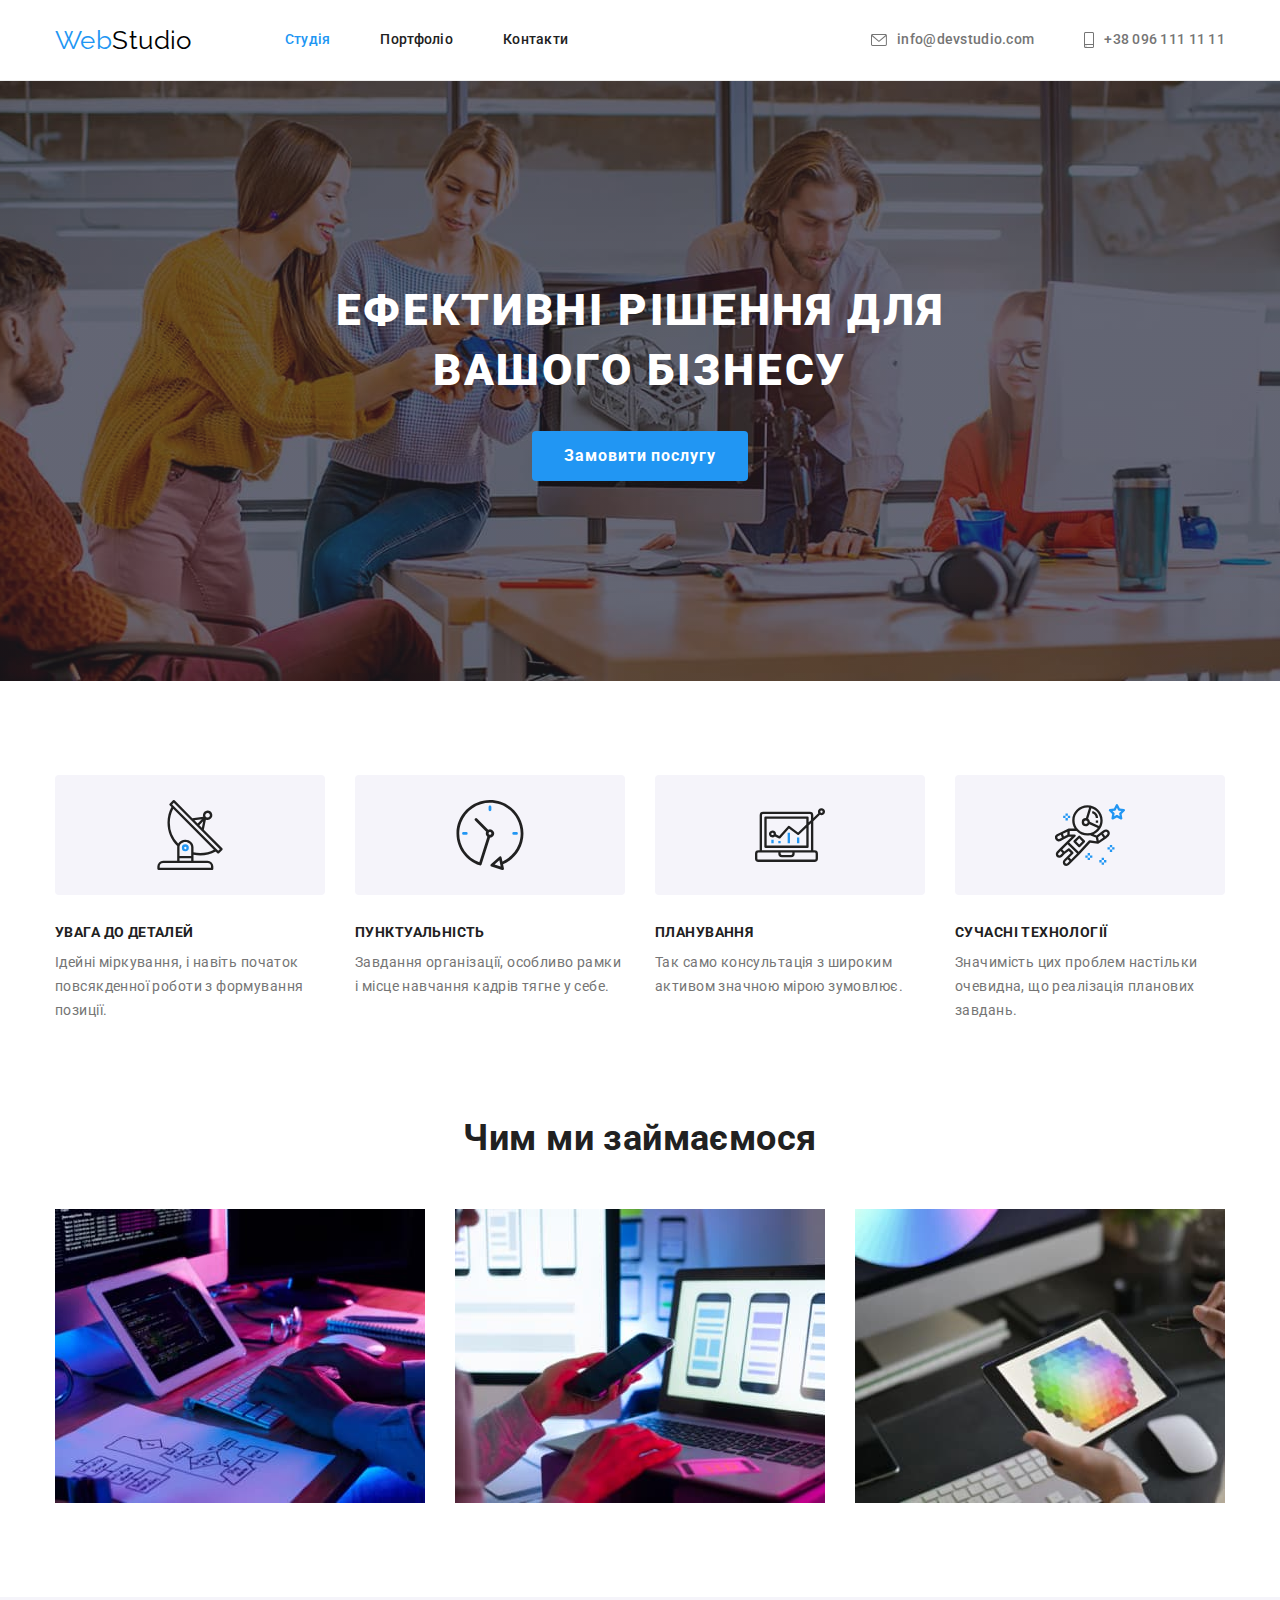
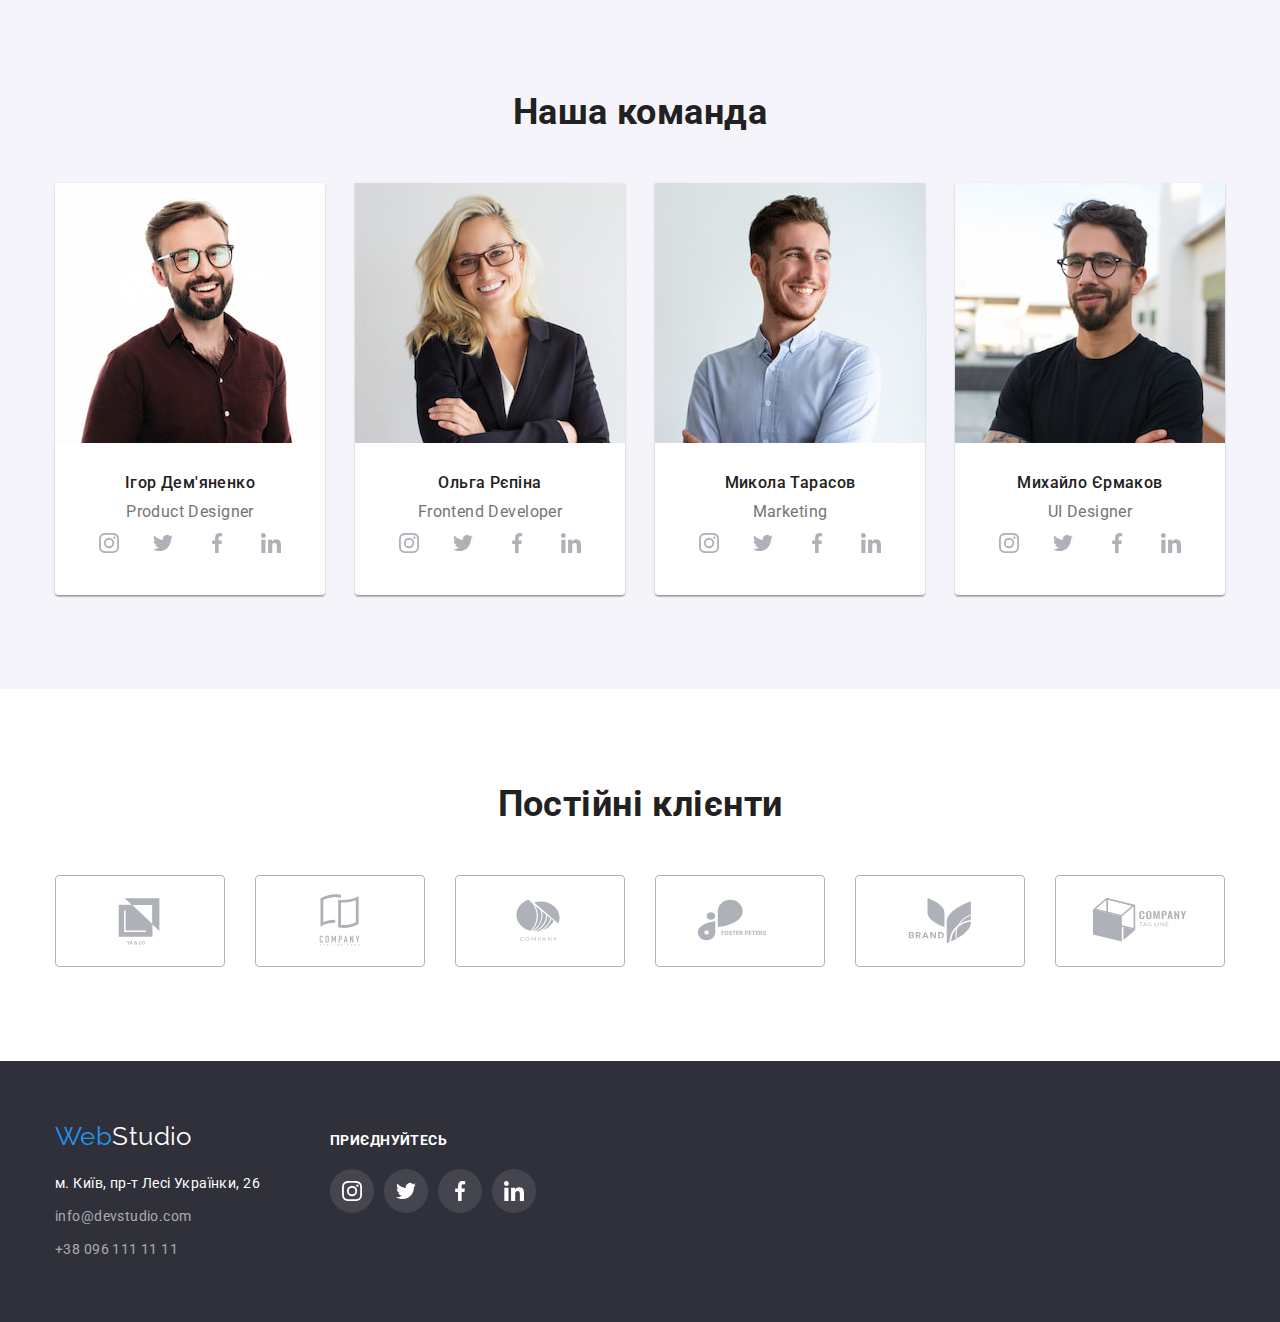
==== index.html @ 816bc03d "first-sync" ====
<!DOCTYPE html>
<html lang="uk">
  <head>
    <meta charset="UTF-8" />
    <meta http-equiv="X-UA-Compatible" content="IE=edge" />
    <meta name="viewport" content="width=device-width, initial-scale=1.0" />
    <title>goit-markup-hw-04</title>
    <link
      href="https://fonts.googleapis.com/css2?family=Raleway:wght@700&family=Roboto:wght@400;500;700;900&display=swap"
      rel="stylesheet"
    />
    <link
      rel="stylesheet"
      href="https://cdnjs.cloudflare.com/ajax/libs/modern-normalize/1.1.0/modern-normalize.min.css"
    />
    <link rel="stylesheet" href="./css/styles.css" />
  </head>

  <body>
    <!-- Шапка сайту -->
    <header class="page-header">
      <div class="container header">
        <a href="./index.html" class="logo"><span class="span">Web</span>Studio</a>
        <nav>
          <ul class="site-nav list">
            <li class="item"><a href="" class="link current">Студія</a></li>
            <li class="item"><a href="./portfolio.html" class="link">Портфоліо</a></li>
            <li class="item"><a href="" class="link">Контакти</a></li>
          </ul>
        </nav>

        <ul class="contacts list">
          <li class="item">
            <a href="mailto:info@devstudio.com" class="contacts">
              <svg class="contacts-icon" width="16" height="12">
                <use href="./images/icons.svg#envelope"></use>
              </svg>
              info@devstudio.com</a
            >
          </li>
          <li class="item">
            <a href="tel:+380961111111" class="contacts">
              <svg class="contacts-icon" width="10" height="16">
                <use href="./images/icons.svg#smartphone"></use>
              </svg>
              +38 096 111 11 11
            </a>
          </li>
        </ul>
      </div>
    </header>
    <main>
      <!-- Герой -->
      <section class="hero">
        <div class="overlay"></div>
        <h1 class="hero-title">Ефективні рішення для <br />вашого бізнесу</h1>
        <button type="button" class="button">Замовити послугу</button>
      </section>
      <!-- Особливості -->
      <section class="features">
        <div class="container">
          <h2 class="features-title">Особливості</h2>
          <ul class="feature-list list">
            <li class="item">
              <div class="feature-icon">
                <svg width="70" height="70">
                  <use href="./images/icons.svg#antenna"></use>
                </svg>
              </div>
              <h3 class="title">УВАГА ДО ДЕТАЛЕЙ</h3>
              <p class="text">
                Ідейні міркування, і навіть початок повсякденної роботи з формування позиції.
              </p>
            </li>
            <li class="item">
              <div class="feature-icon">
                <svg width="70" height="70">
                  <use href="./images/icons.svg#clock"></use>
                </svg>
              </div>
              <h3 class="title">ПУНКТУАЛЬНІСТЬ</h3>
              <p class="text">
                Завдання організації, особливо рамки і місце навчання кадрів тягне у себе.
              </p>
            </li>
            <li class="item">
              <div class="feature-icon">
                <svg width="70" height="70">
                  <use href="./images/icons.svg#diagram"></use>
                </svg>
              </div>
              <h3 class="title">ПЛАНУВАННЯ</h3>
              <p class="text">Так само консультація з широким активом значною мірою зумовлює.</p>
            </li>
            <li class="item">
              <div class="feature-icon">
                <svg width="70" height="70">
                  <use href="./images/icons.svg#astronaut"></use>
                </svg>
              </div>
              <h3 class="title">СУЧАСНІ ТЕХНОЛОГІЇ</h3>
              <p class="text">
                Значимість цих проблем настільки очевидна, що реалізація планових завдань.
              </p>
            </li>
          </ul>
        </div>
      </section>
      <!-- Чим ми займаємося -->
      <section class="section work">
        <div class="container">
          <h2 class="section-title">Чим ми займаємося</h2>
          <ul class="work-list list">
            <li>
              <img
                src="./images/notepad_with_hands_over_keyboard.jpg"
                alt="нетбук з руками над клавіатурою"
                width="370"
              />
            </li>
            <li>
              <img
                src="./images/notebook_hands_with_phone.jpg"
                alt="ноутбук та руки з телефоном"
                width="370"
              />
            </li>
            <li>
              <img
                src="./images/hands_holding_a_tablet.jpg"
                alt="руки тримають планшет"
                width="370"
              />
            </li>
          </ul>
        </div>
      </section>
      <!-- Наша команда -->
      <section class="section team">
        <div class="container">
          <h2 class="section-title">Наша команда</h2>
          <ul class="team-list list">
            <li class="item">
              <img src="./images/Igor_Demyanenko.jpg" alt="фото Ігоря Дем'яненко" width="270" />
              <div class="member">
                <h3 class="title">Ігор Дем'яненко</h3>
                <p lang="en" class="text">Product Designer</p>
                <ul class="list-social">
                  <li>
                    <a class="social-icon" href="/">
                      <svg class="icon" width="20" height="20">
                        <use href="./images/icons.svg#instagram"></use>
                      </svg>
                    </a>
                  </li>
                  <li>
                    <a class="social-icon" href="/">
                      <svg class="icon" width="20" height="20">
                        <use href="./images/icons.svg#twitter"></use>
                      </svg>
                    </a>
                  </li>
                  <li>
                    <a class="social-icon" href="/">
                      <svg class="icon" width="20" height="20">
                        <use href="./images/icons.svg#facebook"></use>
                      </svg>
                    </a>
                  </li>
                  <li>
                    <a class="social-icon" href="/">
                      <svg class="icon" width="20" height="20">
                        <use href="./images/icons.svg#linkedin"></use>
                      </svg>
                    </a>
                  </li>
                </ul>
              </div>
            </li>
            <li class="item">
              <img src="./images/Olga_Repina.jpg" alt="фото Ольги Рєпіної" width="270" />
              <div class="member">
                <h3 class="title">Ольга Рєпіна</h3>
                <p lang="en" class="text">Frontend Developer</p>
                <ul class="list-social">
                  <li>
                    <a class="social-icon" href="/">
                      <svg class="icon" width="20" height="20">
                        <use href="./images/icons.svg#instagram"></use>
                      </svg>
                    </a>
                  </li>
                  <li>
                    <a class="social-icon" href="/">
                      <svg class="icon" width="20" height="20">
                        <use href="./images/icons.svg#twitter"></use>
                      </svg>
                    </a>
                  </li>
                  <li>
                    <a class="social-icon" href="/">
                      <svg class="icon" width="20" height="20">
                        <use href="./images/icons.svg#facebook"></use>
                      </svg>
                    </a>
                  </li>
                  <li>
                    <a class="social-icon" href="/">
                      <svg class="icon" width="20" height="20">
                        <use href="./images/icons.svg#linkedin"></use>
                      </svg>
                    </a>
                  </li>
                </ul>
              </div>
            </li>
            <li class="item">
              <img src="./images/Mukola_Tarasov.jpg" alt="фото Миколи Тарасова" width="270" />
              <div class="member">
                <h3 class="title">Микола Тарасов</h3>
                <p lang="en" class="text">Marketing</p>
                <ul class="list-social">
                  <li>
                    <a class="social-icon" href="/">
                      <svg class="icon" width="20" height="20">
                        <use href="./images/icons.svg#instagram"></use>
                      </svg>
                    </a>
                  </li>
                  <li>
                    <a class="social-icon" href="/">
                      <svg class="icon" width="20" height="20">
                        <use href="./images/icons.svg#twitter"></use>
                      </svg>
                    </a>
                  </li>
                  <li>
                    <a class="social-icon" href="/">
                      <svg class="icon" width="20" height="20">
                        <use href="./images/icons.svg#facebook"></use>
                      </svg>
                    </a>
                  </li>
                  <li>
                    <a class="social-icon" href="/">
                      <svg class="icon" width="20" height="20">
                        <use href="./images/icons.svg#linkedin"></use>
                      </svg>
                    </a>
                  </li>
                </ul>
              </div>
            </li>
            <li class="item">
              <img src="./images/Michal_Ermakov.jpg" alt="фото Михайла Єрмакова" width="270" />
              <div class="member">
                <h3 class="title">Михайло Єрмаков</h3>
                <p lang="en" class="text">UI Designer</p>
                <ul class="list-social">
                  <li>
                    <a class="social-icon" href="/">
                      <svg class="icon" width="20" height="20">
                        <use href="./images/icons.svg#instagram"></use>
                      </svg>
                    </a>
                  </li>
                  <li>
                    <a class="social-icon" href="/">
                      <svg class="icon" width="20" height="20">
                        <use href="./images/icons.svg#twitter"></use>
                      </svg>
                    </a>
                  </li>
                  <li>
                    <a class="social-icon" href="/">
                      <svg class="icon" width="20" height="20">
                        <use href="./images/icons.svg#facebook"></use>
                      </svg>
                    </a>
                  </li>
                  <li>
                    <a class="social-icon" href="/">
                      <svg class="icon" width="20" height="20">
                        <use href="./images/icons.svg#linkedin"></use>
                      </svg>
                    </a>
                  </li>
                </ul>
              </div>
            </li>
          </ul>
        </div>
      </section>
      <!-- Клієнти -->
      <section class="section clients">
        <div class="container">
          <h2 class="section-title">Постійні клієнти</h2>
          <ul class="clients list">
            <li>
              <a class="clients-icon">
                <svg class="icon" width="106" height="60">
                  <use href="./images/icons.svg#YA-CO"></use>
                </svg>
              </a>
            </li>
            <li>
              <a class="clients-icon">
                <svg class="icon" width="106" height="60">
                  <use href="./images/icons.svg#company-like-microsoft"></use>
                </svg>
              </a>
            </li>
            <li>
              <a class="clients-icon">
                <svg class="icon" width="106" height="60">
                  <use href="./images/icons.svg#company-round"></use>
                </svg>
              </a>
            </li>
            <li>
              <a class="clients-icon">
                <svg class="icon" width="106" height="60">
                  <use href="./images/icons.svg#foster-peters"></use>
                </svg>
              </a>
            </li>
            <li>
              <a class="clients-icon">
                <svg class="icon" width="106" height="60">
                  <use href="./images/icons.svg#brand"></use>
                </svg>
              </a>
            </li>
            <li>
              <a class="clients-icon">
                <svg class="icon" width="106" height="60">
                  <use href="./images/icons.svg#company-cube"></use>
                </svg>
              </a>
            </li>
          </ul>
        </div>
      </section>
    </main>
    <!-- Футер -->
    <footer class="footer">
      <div class="container info">
        <div>
          <a href="/" class="logo"><span class="span">Web</span>Studio</a>
          <address>
            <ul class="list">
              <li class="item">
                <a href="/" class="address footer">м. Київ, пр-т Лесі Українки, 26</a>
              </li>
              <li class="item">
                <a href="mailto:info@devstudio.com" class="contacts">info@devstudio.com</a>
              </li>
              <li class="item">
                <a href="tel:+380961111111" class="contacts">+38 096 111 11 11</a>
              </li>
            </ul>
          </address>
        </div>
        <div>
          <h2 class="title">приєднуйтесь</h2>
          <ul class="list-social">
            <li>
              <a class="social-icon" href="/">
                <svg class="icon" width="20" height="20">
                  <use href="./images/icons.svg#instagram"></use>
                </svg>
              </a>
            </li>
            <li>
              <a class="social-icon" href="/">
                <svg class="icon" width="20" height="20">
                  <use href="./images/icons.svg#twitter"></use>
                </svg>
              </a>
            </li>
            <li>
              <a class="social-icon" href="/">
                <svg class="icon" width="20" height="20">
                  <use href="./images/icons.svg#facebook"></use>
                </svg>
              </a>
            </li>
            <li>
              <a class="social-icon" href="/">
                <svg class="icon" width="20" height="20">
                  <use href="./images/icons.svg#linkedin"></use>
                </svg>
              </a>
            </li>
          </ul>
        </div>
      </div>
    </footer>
  </body>
</html>
---- css/styles.css ----
:root {
  --primary-text-color: #757575;
  --title-text-color: #212121;
  --accent-color: #2196f3;
  --primary-bg-color: #ffffff;
  --logo-font-size: 26px;
  --logo-line-height: 1.19;
  --footer-background-color: #2f303a;
  --logo-black-color: #000000;
  --projects-button-color: #f5f4fa;
  --footer-contacts-color: rgba(255, 255, 255, 0.6);
  --border-header-color: #ececec;
  --border-projects-color: #eeeeee;
  --social-color: #afb1b8;
}

h1,
h2,
h3,
h4,
h5,
h6,
p {
  margin: 0;
}

img {
  display: block;
  max-width: 100%;
  height: auto;
}

.list {
  padding: 0;
  margin: 0;
  list-style: none;
}

body {
  background-color: var(--primary-bg-color);
  color: var(--primary-text-color);
  font-family: Roboto, sans-serif;
  font-size: 14px;
  line-height: 1.14;
  letter-spacing: 0.03em;
  margin: 0;
  padding: 0;
}

.container {
  width: 1200px;
  padding-left: 15px;
  padding-right: 15px;
  margin-left: auto;
  margin-right: auto;
}

.logo {
  color: var(--logo-black-color);
  font-family: Raleway, sans-serif;
  font-size: var(--logo-font-size);
  line-height: var(--logo-line-height);
  text-decoration: none;
}

.logo .span {
  color: var(--accent-color);
}

.link {
  font-weight: 500;
  letter-spacing: 0.02em;
  text-decoration: none;
}

.site-nav .link:hover,
.site-nav .link:focus,
.site-nav .link.current,
.page-header .contacts:hover,
.page-header .contacts:focus {
  color: var(--accent-color);
}

.site-nav .item:not(:last-child) {
  margin-right: 50px;
}

.site-nav {
  display: flex;
  margin-left: 93px;
}

.site-nav .link {
  display: block;
  padding-top: 32px;
  padding-bottom: 32px;

  color: var(--title-text-color);
  text-decoration: none;
}

.page-header {
  background-color: var(--primary-bg-color);
  border-bottom: 1px solid var(--border-header-color);
}

.header {
  display: flex;
  align-items: center;
}

.page-header .contacts {
  display: flex;
  margin-left: auto;
  align-items: center;

  color: var(--primary-text-color);
  font-weight: 500;
  letter-spacing: 0.02em;
  text-decoration: none;
}

.contacts-icon {
  margin-right: 10px;
  fill: currentColor;
}

.contacts .item + .item {
  margin-left: 50px;
}

.hero {
  max-width: 1600px;
  min-height: 600px;
  margin-left: auto;
  margin-right: auto;
  padding-top: 200px;
  padding-bottom: 200px;

  background-image: linear-gradient(rgba(47, 48, 58, 0.4), rgba(47, 48, 58, 0.4)),
    url('../images/hero-background.jpg');
  background-size: cover;
  background-repeat: no-repeat;
  background-position: center;
  background-color: var(--footer-background-color);
  text-align: center;
}

.hero-title {
  margin-top: 0;
  margin-bottom: 0;
  color: var(--primary-bg-color);
  font-weight: 900;
  font-size: 44px;
  line-height: 1.36;
  letter-spacing: 0.06em;
  text-transform: uppercase;
  margin-bottom: 30px;
}

.title {
  color: var(--title-text-color);
  font-weight: 500;
}

.button {
  color: var(--primary-bg-color);
  background-color: var(--accent-color);
  border-color: transparent;
  font-family: inherit;
  font-size: 16px;
  line-height: 1.87;
  font-weight: 700;
  letter-spacing: 0.06em;
  cursor: pointer;
  border-radius: 4px;
  padding: 10px 32px;
  text-align: center;
  border: 0;
}

.projects .button {
  color: var(--title-text-color);
  background-color: var(--projects-button-color);
  font-weight: 500;
  border-color: transparent;
  font-family: inherit;
  line-height: 1.62;
  letter-spacing: 0.03em;
  padding: 6px 22px;
}

.button.special {
  padding: 6px 25px;
}

.filters-list .button:hover {
  box-shadow: 0px 3px 1px rgba(0, 0, 0, 0.1), 0px 1px 2px rgba(0, 0, 0, 0.08),
    0px 2px 2px rgba(0, 0, 0, 0.12);
}

.section-title {
  color: var(--title-text-color);
  font-weight: 700;
  font-size: 36px;
  line-height: 1.17;
  text-align: center;
  margin-bottom: 50px;
}

.features-title {
  display: none;
}

.features {
  padding-top: 94px;
  padding-bottom: 94px;
}

.feature-list {
  display: flex;
}

.feature-list .item {
  width: 270px;
}

.feature-icon {
  display: flex;
  align-items: center;
  justify-content: center;
  border: none;
  height: 120px;
  background-color: var(--projects-button-color);
  border-radius: 4px;
  margin-bottom: 30px;
}

.feature-list .item:not(:last-child) {
  margin-right: 30px;
}

.feature-list .title {
  font-weight: 700;
  text-transform: uppercase;
  font-size: 14px;
  margin-bottom: 10px;
}

/* .text {
  margin-bottom: 16;
} */

.feature-list .text {
  line-height: 1.71;
}

.section.work {
  padding-bottom: 94px;
}

.work-list {
  display: flex;
  gap: 30px;
}

.section.team {
  background-color: var(--projects-button-color);
  padding-top: 94px;
  padding-bottom: 94px;
}

.team-list {
  display: flex;
}

.team-list .member {
  background-color: var(--primary-bg-color);
  padding-top: 30px;
  padding-bottom: 30px;
  border-radius: 0px 0px 4px 4px;
}

.team-list .title {
  margin-bottom: 10px;
}

.team-list .item {
  min-width: 270px;
  box-shadow: 0px 1px 3px rgba(0, 0, 0, 0.12), 0px 1px 1px rgba(0, 0, 0, 0.14),
    0px 2px 1px rgba(0, 0, 0, 0.2);
  border-radius: 0px 0px 4px 4px;
}

.team-list .item:not(:last-child) {
  margin-right: 30px;
}

.team-list .title,
.team-list .text {
  font-size: 16px;
  line-height: 1.19;
  text-align: center;
}

.section.clients {
  background-color: var(--primary-bg-color);
  padding-top: 94px;
  padding-bottom: 94px;
}

.clients.list {
  display: flex;
  gap: 30px;
}

.clients-icon {
  width: 170px;
  height: 92px;
  padding: 0;
  border: 1px solid #afb1b8;
  color: #afb1b8;
  border-radius: 4px;
  display: flex;
  align-items: center;
  justify-content: center;
}

.clients-icon:hover {
  color: var(--accent-color);
  border: 1px solid var(--accent-color);
  cursor: pointer;
}

.footer {
  background-color: var(--footer-background-color);
  color: var(--primary-bg-color);
  line-height: 1.71;
  font-style: normal;
  text-decoration: none;
  padding-top: 60px;
  padding-bottom: 60px;
}

.footer .logo {
  color: var(--primary-bg-color);
  display: inline-block;
  margin-bottom: 20px;
}

.footer .item:not(:last-child) {
  margin-bottom: 9px;
}

.address {
  padding: 0;
  display: inline-block;
}

.footer .contacts {
  text-decoration: none;
  font-style: normal;
  color: var(--footer-contacts-color);
  display: inline-block;
}

.projects .button:hover,
.projects .button:focus {
  color: var(--primary-bg-color);
  background-color: var(--accent-color);
  font-family: inherit;
}

.projects .project-title {
  color: var(--title-text-color);
  font-weight: 700;
  font-size: 18px;
  line-height: 2;
  letter-spacing: 0.06em;
  margin-bottom: 4px;
}

.projects-list {
  display: flex;
  flex-wrap: wrap;
  gap: 30px;
}

.projects-list .text {
  font-size: 16px;
  line-height: 1.88;
}

.filters-list.list {
  display: flex;
  justify-content: center;
  margin-bottom: 50px;
}

.filters-list .item:not(:last-child) {
  margin-right: 8px;
}

.projects-list .item {
  flex-basis: calc((100% - 60px) / 3);
}

.projects-list .item:hover {
  box-shadow: 0px 1px 1px rgba(0, 0, 0, 0.12), 0px 4px 4px rgba(0, 0, 0, 0.06),
    1px 4px 6px rgba(0, 0, 0, 0.16);
  cursor: pointer;
}

.projects {
  padding-top: 94px;
  padding-bottom: 94px;
}

.projects-list .text-block {
  padding: 24px 20px;
  border-left: 1px solid var(--border-projects-color);
  border-right: 1px solid var(--border-projects-color);
  border-bottom: 1px solid var(--border-projects-color);
}

.list-social {
  list-style: none;
  display: flex;
  gap: 10px;
  justify-content: center;
  padding-left: 0;
  padding-right: 0;
  margin: 0;
}

.social-icon {
  display: flex;
  width: 44px;
  height: 44px;
  align-items: center;
  justify-content: center;
  border-radius: 50%;
  color: var(--social-color);
  background-color: var(--primary-bg-color);
}

.social-icon:hover {
  color: var(--primary-bg-color);
  background-color: var(--accent-color);
}

.icon {
  fill: currentColor;
}

.info {
  display: flex;
  align-items: baseline;
  gap: 70px;
}

.footer .social-icon {
  color: var(--primary-bg-color);
  background-color: rgba(255, 255, 255, 0.1);
}

.footer .social-icon:hover {
  background-color: var(--accent-color);
}

.info .title {
  color: var(--primary-bg-color);
  font-weight: 700;
  font-size: 14px;
  line-height: 1.14;
  text-transform: uppercase;
  margin-bottom: 20px;
}
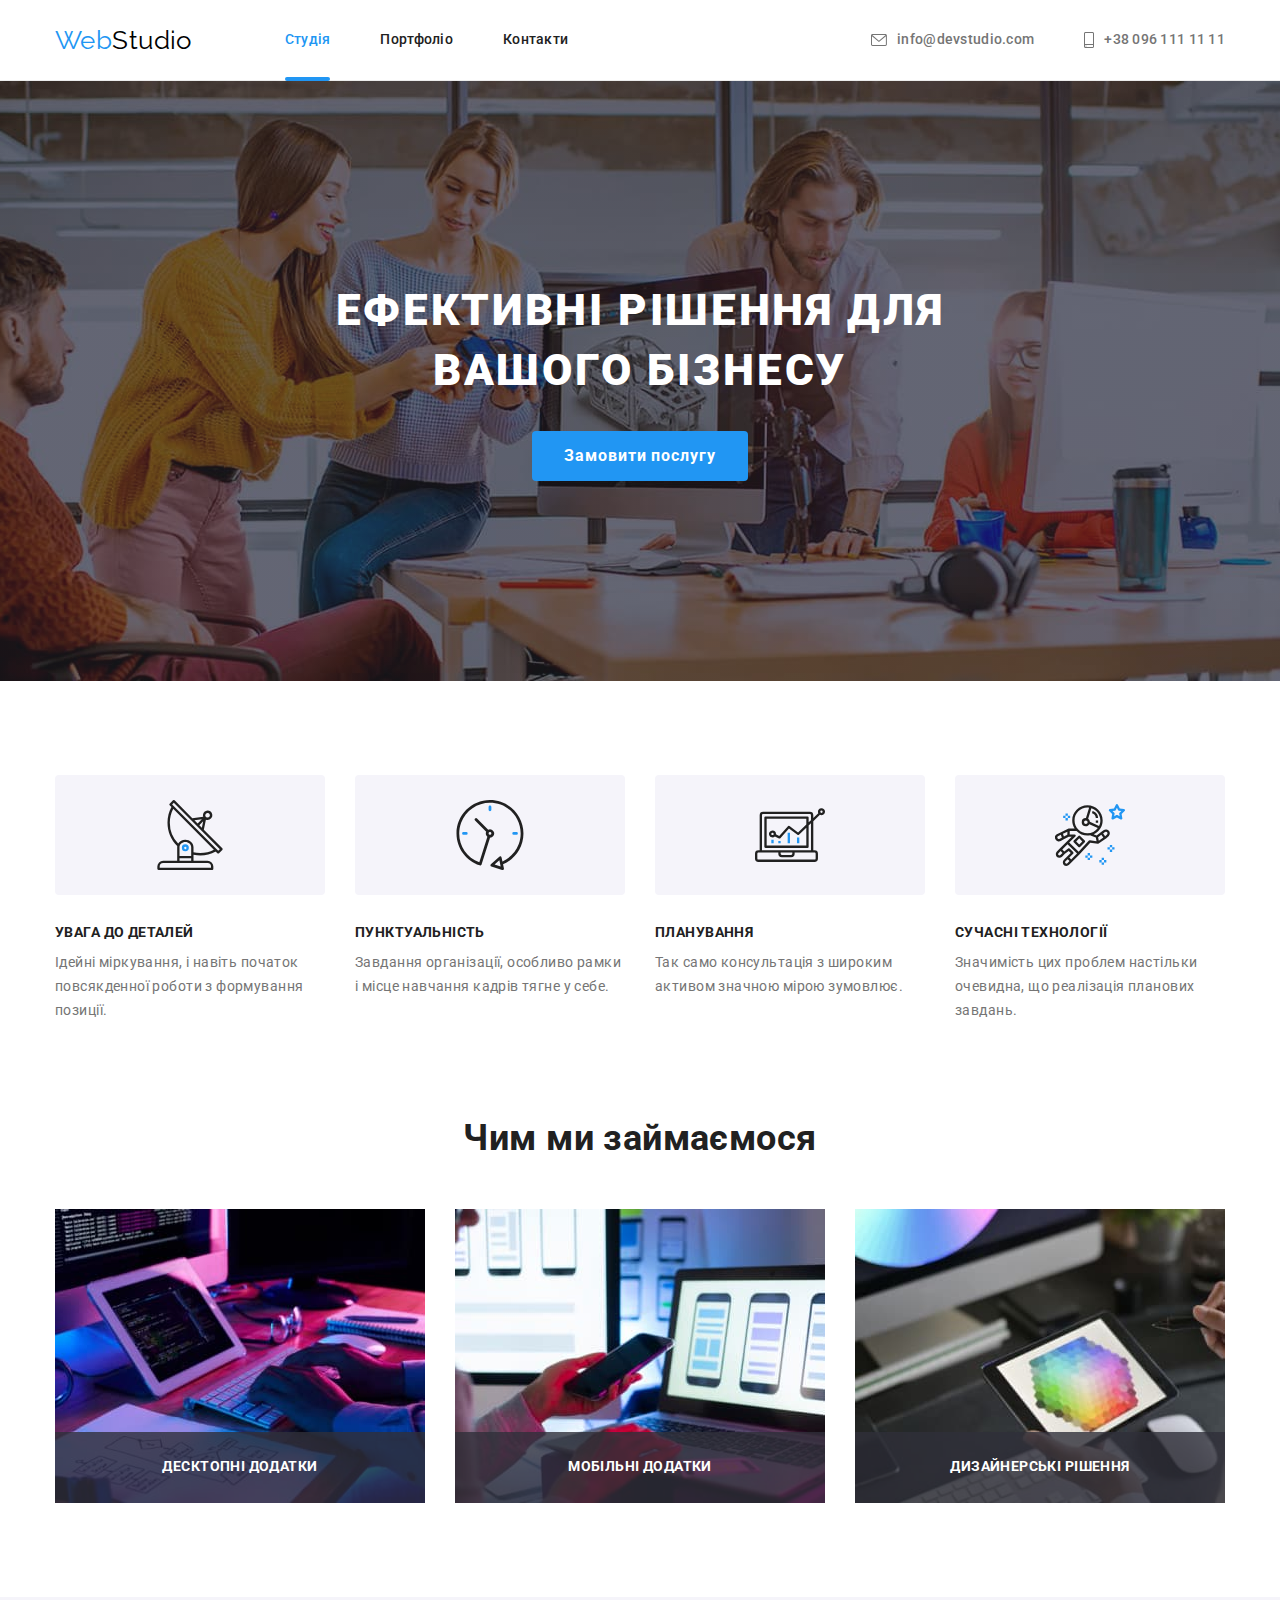
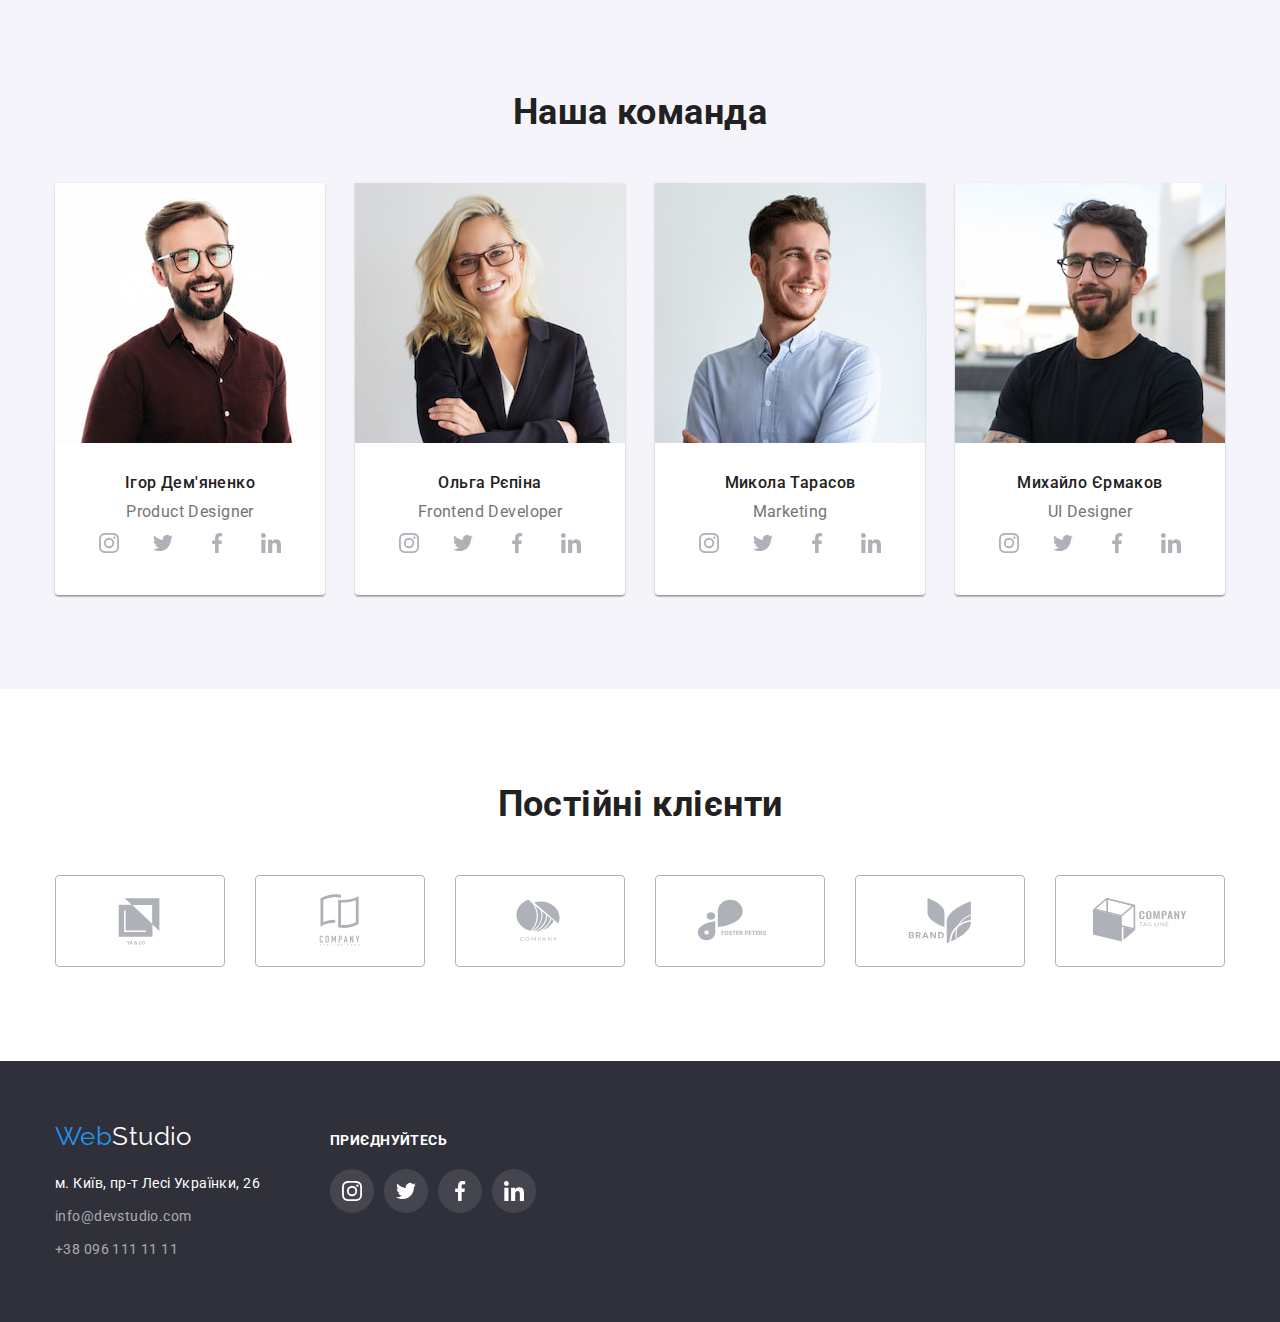
==== commit 58e88cd6: "modal window-position-and-animation" ====
--- a/index.html
+++ b/index.html
@@ -4,7 +4,7 @@
     <meta charset="UTF-8" />
     <meta http-equiv="X-UA-Compatible" content="IE=edge" />
     <meta name="viewport" content="width=device-width, initial-scale=1.0" />
-    <title>goit-markup-hw-04</title>
+    <title>goit-markup-hw-05</title>
     <link
       href="https://fonts.googleapis.com/css2?family=Raleway:wght@700&family=Roboto:wght@400;500;700;900&display=swap"
       rel="stylesheet"
@@ -54,7 +54,7 @@
       <section class="hero">
         <div class="overlay"></div>
         <h1 class="hero-title">Ефективні рішення для <br />вашого бізнесу</h1>
-        <button type="button" class="button">Замовити послугу</button>
+        <button type="button" class="button" data-modal-open>Замовити послугу</button>
       </section>
       <!-- Особливості -->
       <section class="features">
@@ -111,26 +111,35 @@
         <div class="container">
           <h2 class="section-title">Чим ми займаємося</h2>
           <ul class="work-list list">
-            <li>
+            <li class="work-item">
               <img
                 src="./images/notepad_with_hands_over_keyboard.jpg"
                 alt="нетбук з руками над клавіатурою"
                 width="370"
               />
-            </li>
-            <li>
+              <div class="work-overlay">
+                <p class="work-text">Десктопні додатки</p>
+              </div>
+            </li>
+            <li class="work-item">
               <img
                 src="./images/notebook_hands_with_phone.jpg"
                 alt="ноутбук та руки з телефоном"
                 width="370"
               />
-            </li>
-            <li>
+              <div class="work-overlay">
+                <p class="work-text">Мобільні додатки</p>
+              </div>
+            </li>
+            <li class="work-item">
               <img
                 src="./images/hands_holding_a_tablet.jpg"
                 alt="руки тримають планшет"
                 width="370"
               />
+              <div class="work-overlay">
+                <p class="work-text">Дизайнерські рішення</p>
+              </div>
             </li>
           </ul>
         </div>
@@ -396,5 +405,16 @@
         </div>
       </div>
     </footer>
+
+    <!-- Модал -->
+    <div class="backdrop is-hidden" data-modal>
+      <div class="modal">
+        <button class="modal-btn" data-modal-close>
+          <svg width="11" height="11"><use href="./images/icons.svg#close-cross"></use></svg>
+        </button>
+      </div>
+    </div>
+
+    <script src="./js/modal.js"></script>
   </body>
 </html>
--- a/css/styles.css
+++ b/css/styles.css
@@ -12,6 +12,8 @@
   --border-header-color: #ececec;
   --border-projects-color: #eeeeee;
   --social-color: #afb1b8;
+  --animation-time: 250ms;
+  --animation-bezier: cubic-bezier(0.4, 0, 0.2, 1);
 }
 
 h1,
@@ -73,6 +75,7 @@
   text-decoration: none;
 }
 
+/* Header */
 .site-nav .link:hover,
 .site-nav .link:focus,
 .site-nav .link.current,
@@ -81,6 +84,23 @@
   color: var(--accent-color);
 }
 
+.current {
+  position: relative;
+}
+
+.current::after {
+  position: absolute;
+  left: 0;
+  bottom: -1px;
+
+  content: '';
+  display: block;
+  width: 100%;
+  height: 4px;
+  border-radius: 2px;
+  background-color: var(--accent-color);
+}
+
 .site-nav .item:not(:last-child) {
   margin-right: 50px;
 }
@@ -97,6 +117,7 @@
 
   color: var(--title-text-color);
   text-decoration: none;
+  transition: color var(--animation-time) var(--animation-bezier);
 }
 
 .page-header {
@@ -118,6 +139,7 @@
   font-weight: 500;
   letter-spacing: 0.02em;
   text-decoration: none;
+  transition: color var(--animation-time) var(--animation-bezier);
 }
 
 .contacts-icon {
@@ -129,6 +151,7 @@
   margin-left: 50px;
 }
 
+/* Hero */
 .hero {
   max-width: 1600px;
   min-height: 600px;
@@ -179,6 +202,297 @@
   border: 0;
 }
 
+.section-title {
+  color: var(--title-text-color);
+  font-weight: 700;
+  font-size: 36px;
+  line-height: 1.17;
+  text-align: center;
+  margin-bottom: 50px;
+}
+
+/* Features */
+.features-title {
+  display: none;
+}
+
+.features {
+  padding-top: 94px;
+  padding-bottom: 94px;
+}
+
+.feature-list {
+  display: flex;
+}
+
+.feature-list .item {
+  width: 270px;
+}
+
+.feature-icon {
+  display: flex;
+  align-items: center;
+  justify-content: center;
+  border: none;
+  height: 120px;
+  background-color: var(--projects-button-color);
+  border-radius: 4px;
+  margin-bottom: 30px;
+}
+
+.feature-list .item:not(:last-child) {
+  margin-right: 30px;
+}
+
+.feature-list .title {
+  font-weight: 700;
+  text-transform: uppercase;
+  font-size: 14px;
+  margin-bottom: 10px;
+}
+
+.feature-list .text {
+  line-height: 1.71;
+}
+
+/* Works */
+.section.work {
+  padding-bottom: 94px;
+}
+
+.work-list {
+  display: flex;
+  gap: 30px;
+}
+
+.work-item {
+  position: relative;
+}
+
+.work-text {
+  color: var(--primary-bg-color);
+  font-weight: 700;
+  text-align: center;
+  text-transform: uppercase;
+  padding-top: 27px;
+}
+
+.work-overlay {
+  position: absolute;
+  width: 100%;
+  height: 24%;
+  left: 0;
+  bottom: 0;
+  background-color: rgba(47, 48, 58, 0.8);
+}
+
+/* Team */
+.section.team {
+  background-color: var(--projects-button-color);
+  padding-top: 94px;
+  padding-bottom: 94px;
+}
+
+.team-list {
+  display: flex;
+}
+
+.team-list .member {
+  background-color: var(--primary-bg-color);
+  padding-top: 30px;
+  padding-bottom: 30px;
+  border-radius: 0px 0px 4px 4px;
+}
+
+.team-list .title {
+  margin-bottom: 10px;
+}
+
+.team-list .item {
+  min-width: 270px;
+  box-shadow: 0px 1px 3px rgba(0, 0, 0, 0.12), 0px 1px 1px rgba(0, 0, 0, 0.14),
+    0px 2px 1px rgba(0, 0, 0, 0.2);
+  border-radius: 0px 0px 4px 4px;
+}
+
+.team-list .item:not(:last-child) {
+  margin-right: 30px;
+}
+
+.team-list .title,
+.team-list .text {
+  font-size: 16px;
+  line-height: 1.19;
+  text-align: center;
+}
+
+/* Clients */
+.section.clients {
+  background-color: var(--primary-bg-color);
+  padding-top: 94px;
+  padding-bottom: 94px;
+}
+
+.clients.list {
+  display: flex;
+  gap: 30px;
+}
+
+.clients-icon {
+  width: 170px;
+  height: 92px;
+  padding: 0;
+  border: 1px solid #afb1b8;
+  color: #afb1b8;
+  border-radius: 4px;
+  display: flex;
+  align-items: center;
+  justify-content: center;
+  transition: color var(--animation-time) var(--animation-bezier);
+}
+
+.clients-icon:hover {
+  color: var(--accent-color);
+  border: 1px solid var(--accent-color);
+  cursor: pointer;
+}
+
+/* Футер */
+.footer {
+  background-color: var(--footer-background-color);
+  color: var(--primary-bg-color);
+  line-height: 1.71;
+  font-style: normal;
+  text-decoration: none;
+  padding-top: 60px;
+  padding-bottom: 60px;
+}
+
+.footer .logo {
+  color: var(--primary-bg-color);
+  display: inline-block;
+  margin-bottom: 20px;
+}
+
+.footer .item:not(:last-child) {
+  margin-bottom: 9px;
+}
+
+.address {
+  padding: 0;
+  display: inline-block;
+}
+
+.footer .contacts {
+  text-decoration: none;
+  font-style: normal;
+  color: var(--footer-contacts-color);
+  display: inline-block;
+}
+
+.footer .social-icon {
+  color: var(--primary-bg-color);
+  background-color: rgba(255, 255, 255, 0.1);
+  transition: background-color var(--animation-time) var(--animation-bezier);
+}
+
+.footer .social-icon:hover {
+  background-color: var(--accent-color);
+}
+
+/* Projects-Portfolio */
+.projects .button:hover,
+.projects .button:focus {
+  color: var(--primary-bg-color);
+  background-color: var(--accent-color);
+  font-family: inherit;
+}
+
+.projects .project-title {
+  color: var(--title-text-color);
+  font-weight: 700;
+  font-size: 18px;
+  line-height: 2;
+  letter-spacing: 0.06em;
+  margin-bottom: 4px;
+}
+
+.projects-list {
+  display: flex;
+  flex-wrap: wrap;
+  gap: 30px;
+}
+
+.projects-list .text {
+  font-size: 16px;
+  line-height: 1.88;
+}
+
+.projects-list .item {
+  flex-basis: calc((100% - 60px) / 3);
+  transition: box-shadow var(--animation-time) var(--animation-bezier);
+  cursor: pointer;
+}
+
+.projects-list .item:hover {
+  box-shadow: 0px 1px 1px rgba(0, 0, 0, 0.12), 0px 4px 4px rgba(0, 0, 0, 0.06),
+    1px 4px 6px rgba(0, 0, 0, 0.16);
+}
+
+.projects {
+  padding-top: 94px;
+  padding-bottom: 94px;
+}
+
+.projects-list .text-block {
+  padding: 24px 20px;
+  border-left: 1px solid var(--border-projects-color);
+  border-right: 1px solid var(--border-projects-color);
+  border-bottom: 1px solid var(--border-projects-color);
+}
+
+.project-thumb {
+  position: relative;
+  overflow: hidden;
+}
+
+.project-overlay {
+  position: absolute;
+  top: 0;
+  left: 0;
+  width: 100%;
+  height: 100%;
+  background-color: rgba(33, 150, 243, 0.9);
+  opacity: 1;
+  transform: translateY(100%);
+  transition: transform var(--animation-time) var(--animation-bezier);
+}
+
+.projects-list .item:hover .project-overlay {
+  transform: translateY(0);
+}
+
+.overlay-text {
+  font-size: 18px;
+  line-height: calc(28 / 18);
+  width: 100%;
+  padding: 63px 24px;
+  color: var(--primary-bg-color);
+  top: 0;
+  left: 0;
+}
+
+/* Filters-Portfolio */
+.filters-list.list {
+  display: flex;
+  justify-content: center;
+  margin-bottom: 50px;
+}
+
+.filters-list .item:not(:last-child) {
+  margin-right: 8px;
+}
+
 .projects .button {
   color: var(--title-text-color);
   background-color: var(--projects-button-color);
@@ -194,235 +508,18 @@
   padding: 6px 25px;
 }
 
+.filters-list .button {
+  transition: background-color var(--animation-time) var(--animation-bezier),
+    color var(--animation-time) var(--animation-bezier),
+    box-shadow var(--animation-time) var(--animation-bezier);
+}
+
 .filters-list .button:hover {
   box-shadow: 0px 3px 1px rgba(0, 0, 0, 0.1), 0px 1px 2px rgba(0, 0, 0, 0.08),
     0px 2px 2px rgba(0, 0, 0, 0.12);
 }
 
-.section-title {
-  color: var(--title-text-color);
-  font-weight: 700;
-  font-size: 36px;
-  line-height: 1.17;
-  text-align: center;
-  margin-bottom: 50px;
-}
-
-.features-title {
-  display: none;
-}
-
-.features {
-  padding-top: 94px;
-  padding-bottom: 94px;
-}
-
-.feature-list {
-  display: flex;
-}
-
-.feature-list .item {
-  width: 270px;
-}
-
-.feature-icon {
-  display: flex;
-  align-items: center;
-  justify-content: center;
-  border: none;
-  height: 120px;
-  background-color: var(--projects-button-color);
-  border-radius: 4px;
-  margin-bottom: 30px;
-}
-
-.feature-list .item:not(:last-child) {
-  margin-right: 30px;
-}
-
-.feature-list .title {
-  font-weight: 700;
-  text-transform: uppercase;
-  font-size: 14px;
-  margin-bottom: 10px;
-}
-
-/* .text {
-  margin-bottom: 16;
-} */
-
-.feature-list .text {
-  line-height: 1.71;
-}
-
-.section.work {
-  padding-bottom: 94px;
-}
-
-.work-list {
-  display: flex;
-  gap: 30px;
-}
-
-.section.team {
-  background-color: var(--projects-button-color);
-  padding-top: 94px;
-  padding-bottom: 94px;
-}
-
-.team-list {
-  display: flex;
-}
-
-.team-list .member {
-  background-color: var(--primary-bg-color);
-  padding-top: 30px;
-  padding-bottom: 30px;
-  border-radius: 0px 0px 4px 4px;
-}
-
-.team-list .title {
-  margin-bottom: 10px;
-}
-
-.team-list .item {
-  min-width: 270px;
-  box-shadow: 0px 1px 3px rgba(0, 0, 0, 0.12), 0px 1px 1px rgba(0, 0, 0, 0.14),
-    0px 2px 1px rgba(0, 0, 0, 0.2);
-  border-radius: 0px 0px 4px 4px;
-}
-
-.team-list .item:not(:last-child) {
-  margin-right: 30px;
-}
-
-.team-list .title,
-.team-list .text {
-  font-size: 16px;
-  line-height: 1.19;
-  text-align: center;
-}
-
-.section.clients {
-  background-color: var(--primary-bg-color);
-  padding-top: 94px;
-  padding-bottom: 94px;
-}
-
-.clients.list {
-  display: flex;
-  gap: 30px;
-}
-
-.clients-icon {
-  width: 170px;
-  height: 92px;
-  padding: 0;
-  border: 1px solid #afb1b8;
-  color: #afb1b8;
-  border-radius: 4px;
-  display: flex;
-  align-items: center;
-  justify-content: center;
-}
-
-.clients-icon:hover {
-  color: var(--accent-color);
-  border: 1px solid var(--accent-color);
-  cursor: pointer;
-}
-
-.footer {
-  background-color: var(--footer-background-color);
-  color: var(--primary-bg-color);
-  line-height: 1.71;
-  font-style: normal;
-  text-decoration: none;
-  padding-top: 60px;
-  padding-bottom: 60px;
-}
-
-.footer .logo {
-  color: var(--primary-bg-color);
-  display: inline-block;
-  margin-bottom: 20px;
-}
-
-.footer .item:not(:last-child) {
-  margin-bottom: 9px;
-}
-
-.address {
-  padding: 0;
-  display: inline-block;
-}
-
-.footer .contacts {
-  text-decoration: none;
-  font-style: normal;
-  color: var(--footer-contacts-color);
-  display: inline-block;
-}
-
-.projects .button:hover,
-.projects .button:focus {
-  color: var(--primary-bg-color);
-  background-color: var(--accent-color);
-  font-family: inherit;
-}
-
-.projects .project-title {
-  color: var(--title-text-color);
-  font-weight: 700;
-  font-size: 18px;
-  line-height: 2;
-  letter-spacing: 0.06em;
-  margin-bottom: 4px;
-}
-
-.projects-list {
-  display: flex;
-  flex-wrap: wrap;
-  gap: 30px;
-}
-
-.projects-list .text {
-  font-size: 16px;
-  line-height: 1.88;
-}
-
-.filters-list.list {
-  display: flex;
-  justify-content: center;
-  margin-bottom: 50px;
-}
-
-.filters-list .item:not(:last-child) {
-  margin-right: 8px;
-}
-
-.projects-list .item {
-  flex-basis: calc((100% - 60px) / 3);
-}
-
-.projects-list .item:hover {
-  box-shadow: 0px 1px 1px rgba(0, 0, 0, 0.12), 0px 4px 4px rgba(0, 0, 0, 0.06),
-    1px 4px 6px rgba(0, 0, 0, 0.16);
-  cursor: pointer;
-}
-
-.projects {
-  padding-top: 94px;
-  padding-bottom: 94px;
-}
-
-.projects-list .text-block {
-  padding: 24px 20px;
-  border-left: 1px solid var(--border-projects-color);
-  border-right: 1px solid var(--border-projects-color);
-  border-bottom: 1px solid var(--border-projects-color);
-}
-
+/* Social */
 .list-social {
   list-style: none;
   display: flex;
@@ -442,6 +539,8 @@
   border-radius: 50%;
   color: var(--social-color);
   background-color: var(--primary-bg-color);
+  transition: color var(--animation-time) var(--animation-bezier),
+    background-color var(--animation-time) var(--animation-bezier);
 }
 
 .social-icon:hover {
@@ -457,15 +556,6 @@
   display: flex;
   align-items: baseline;
   gap: 70px;
-}
-
-.footer .social-icon {
-  color: var(--primary-bg-color);
-  background-color: rgba(255, 255, 255, 0.1);
-}
-
-.footer .social-icon:hover {
-  background-color: var(--accent-color);
 }
 
 .info .title {
@@ -476,3 +566,66 @@
   text-transform: uppercase;
   margin-bottom: 20px;
 }
+
+/* Modal Window */
+
+.backdrop {
+  position: fixed;
+  top: 0;
+  left: 0;
+
+  width: 100%;
+  height: 100%;
+  background-color: rgba(0, 0, 0, 0.2);
+
+  transition: opacity 400ms, visibility 400ms;
+}
+
+.backdrop.is-hidden {
+  opacity: 0;
+  visibility: hidden;
+  pointer-events: none;
+}
+
+.modal {
+  position: absolute;
+  top: 50%;
+  left: 50%;
+  transform: translate(-50%, -50%) scale(1);
+  opacity: 1;
+
+  width: 528px;
+  height: 581px;
+
+  background: var(--primary-bg-color);
+  box-shadow: 0px 1px 3px rgba(0, 0, 0, 0.12), 0px 1px 1px rgba(0, 0, 0, 0.14),
+    0px 2px 1px rgba(0, 0, 0, 0.2);
+  border-radius: 4px;
+
+  transition: transform 250ms, opacity 250ms;
+}
+
+.backdrop.is-hidden .modal {
+  transform: translate(-50%, -50%) scale(0.3);
+  opacity: 0;
+}
+
+.modal-btn {
+  position: absolute;
+  top: 8px;
+  right: 8px;
+
+  display: inline-flex;
+  align-items: center;
+  justify-content: center;
+
+  width: 30px;
+  height: 30px;
+  padding: 0;
+
+  background: var(--primary-bg-color);
+  border: 1px solid rgba(0, 0, 0, 0.1);
+  border-radius: 50%;
+
+  cursor: pointer;
+}
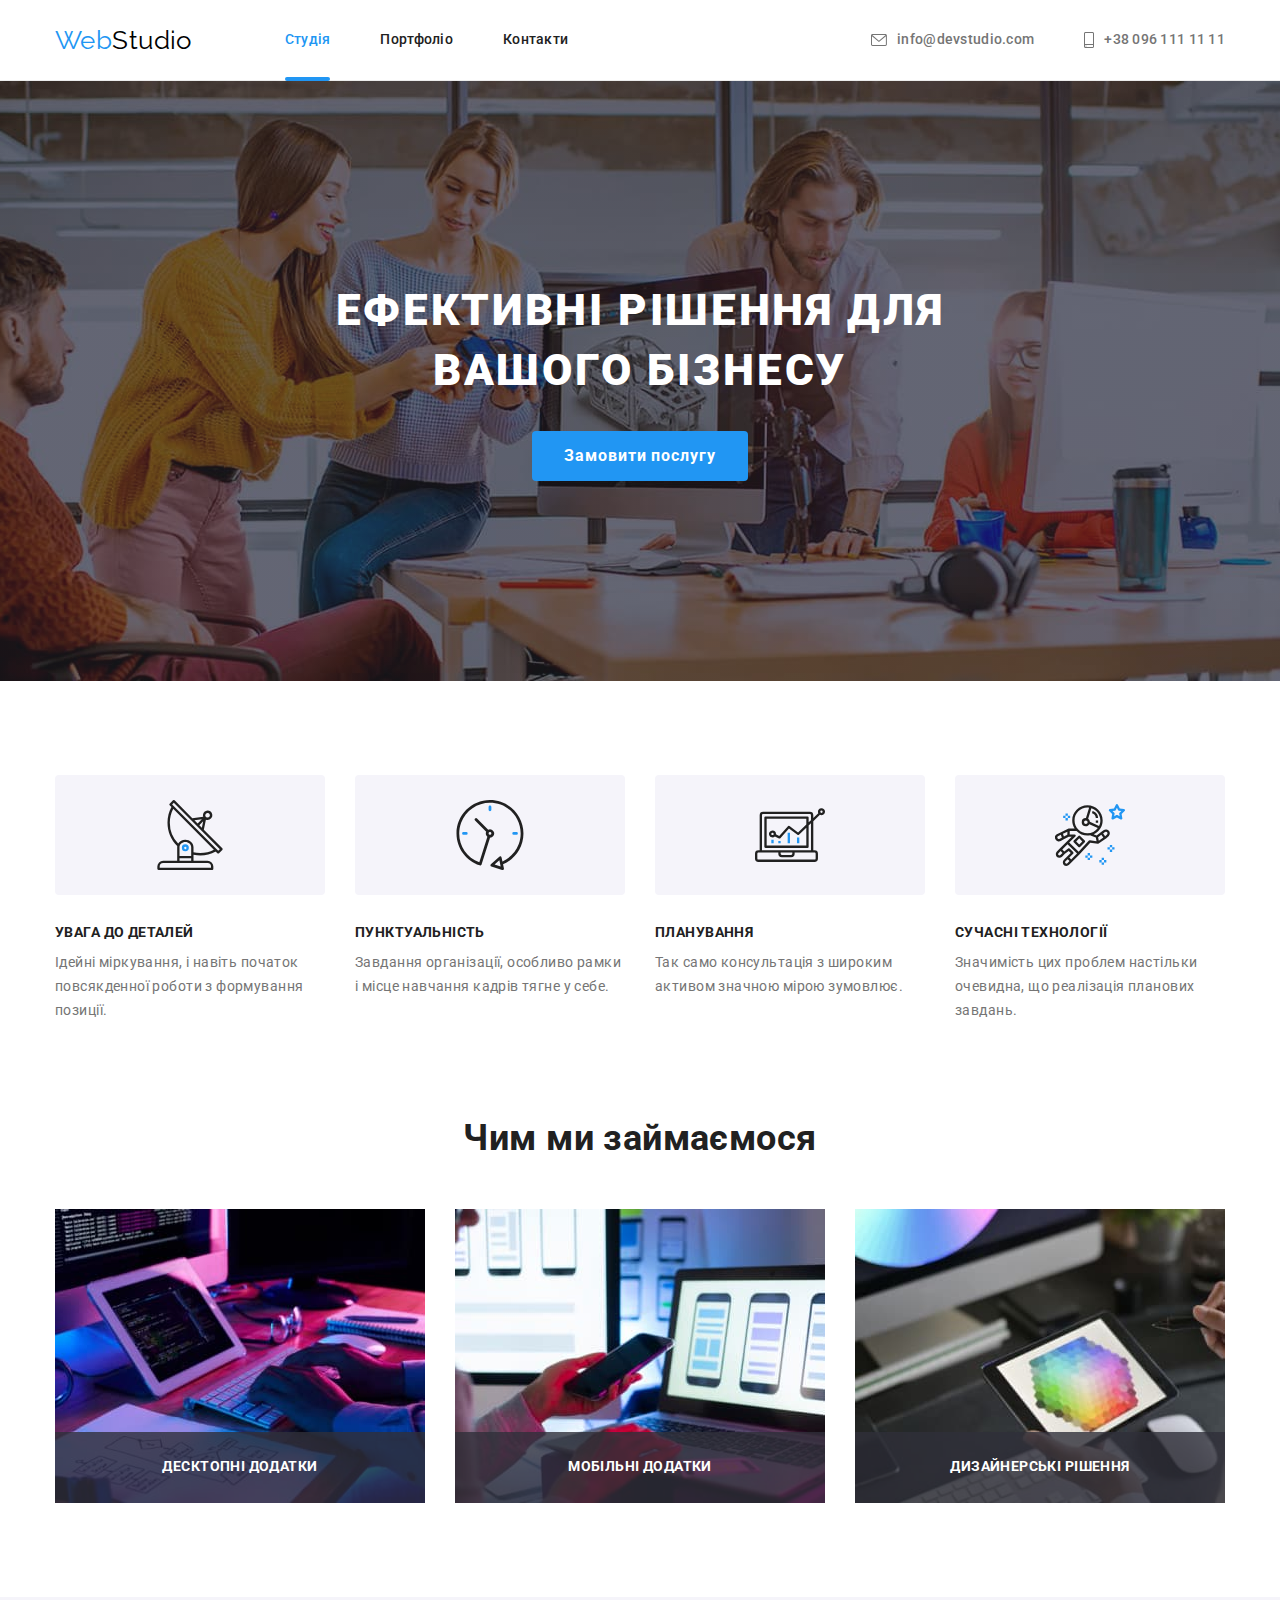
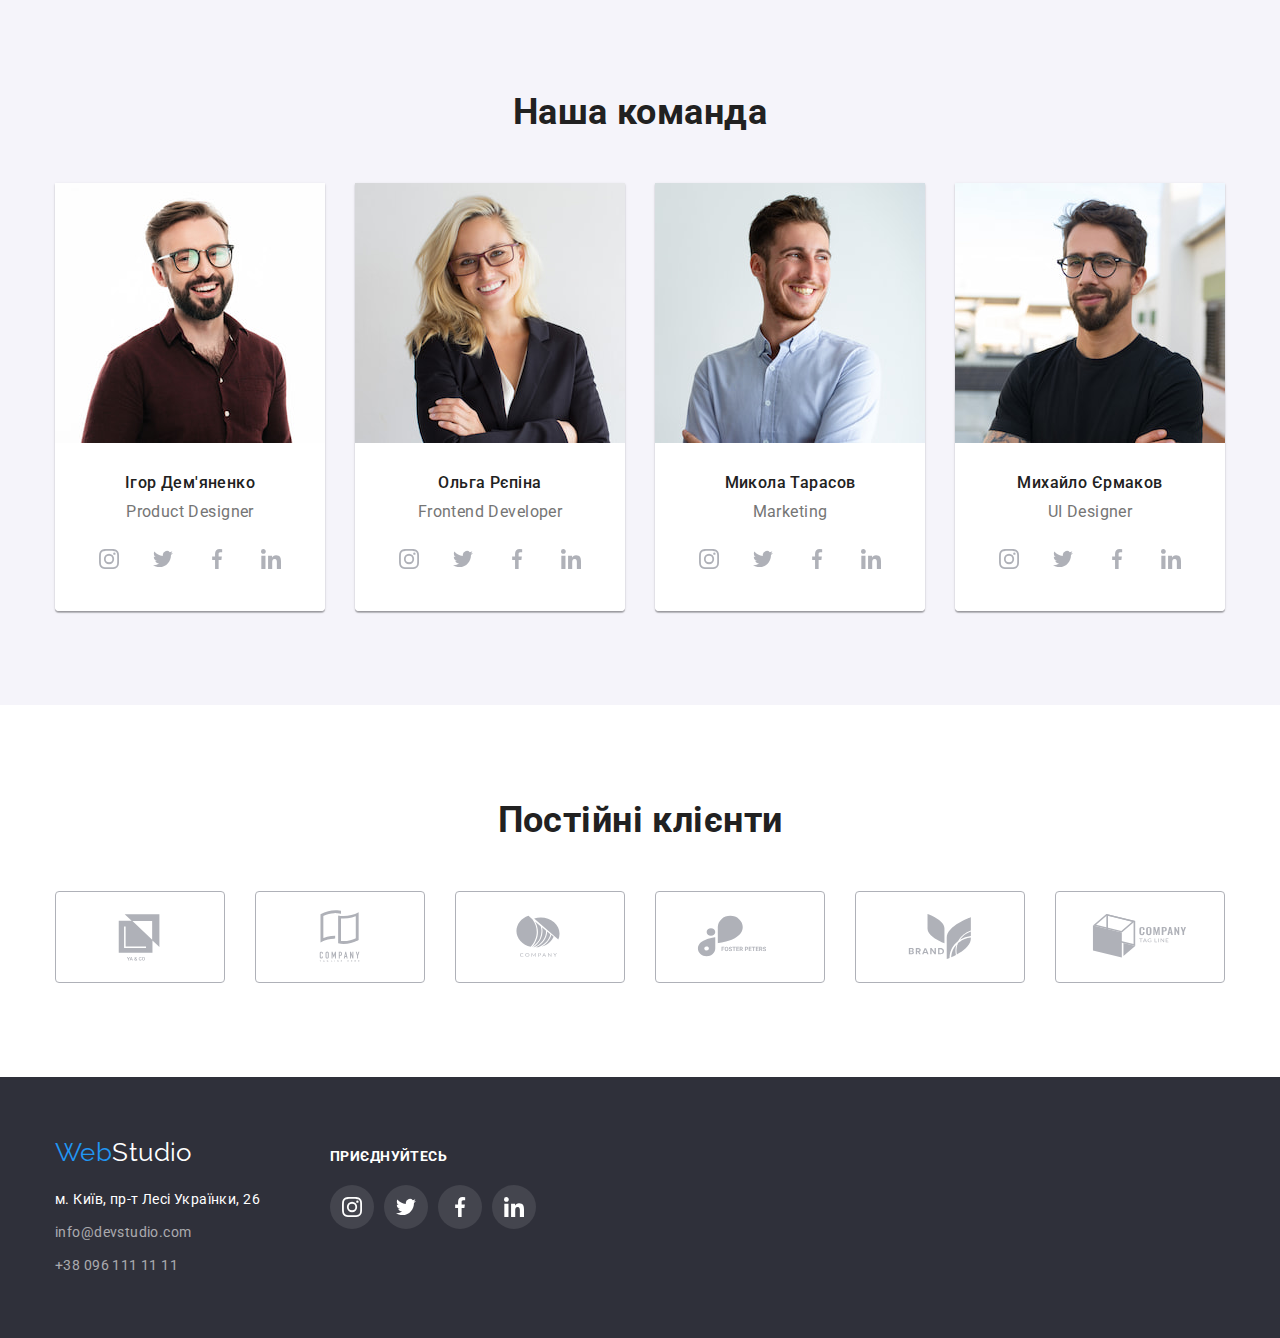
==== commit 45f1b8ab: "correct margin for team text and border animation for clients icons" ====
--- a/index.html
+++ b/index.html
@@ -306,42 +306,42 @@
           <h2 class="section-title">Постійні клієнти</h2>
           <ul class="clients list">
             <li>
-              <a class="clients-icon">
+              <a class="clients-icon" href="#">
                 <svg class="icon" width="106" height="60">
                   <use href="./images/icons.svg#YA-CO"></use>
                 </svg>
               </a>
             </li>
             <li>
-              <a class="clients-icon">
+              <a class="clients-icon" href="#">
                 <svg class="icon" width="106" height="60">
                   <use href="./images/icons.svg#company-like-microsoft"></use>
                 </svg>
               </a>
             </li>
             <li>
-              <a class="clients-icon">
+              <a class="clients-icon" href="#">
                 <svg class="icon" width="106" height="60">
                   <use href="./images/icons.svg#company-round"></use>
                 </svg>
               </a>
             </li>
             <li>
-              <a class="clients-icon">
+              <a class="clients-icon" href="#">
                 <svg class="icon" width="106" height="60">
                   <use href="./images/icons.svg#foster-peters"></use>
                 </svg>
               </a>
             </li>
             <li>
-              <a class="clients-icon">
+              <a class="clients-icon" href="#">
                 <svg class="icon" width="106" height="60">
                   <use href="./images/icons.svg#brand"></use>
                 </svg>
               </a>
             </li>
             <li>
-              <a class="clients-icon">
+              <a class="clients-icon" href="#">
                 <svg class="icon" width="106" height="60">
                   <use href="./images/icons.svg#company-cube"></use>
                 </svg>
--- a/css/styles.css
+++ b/css/styles.css
@@ -308,6 +308,10 @@
   margin-bottom: 10px;
 }
 
+.team-list .text {
+  margin-bottom: 16px;
+}
+
 .team-list .item {
   min-width: 270px;
   box-shadow: 0px 1px 3px rgba(0, 0, 0, 0.12), 0px 1px 1px rgba(0, 0, 0, 0.14),
@@ -348,13 +352,13 @@
   display: flex;
   align-items: center;
   justify-content: center;
-  transition: color var(--animation-time) var(--animation-bezier);
+  transition: color var(--animation-time) var(--animation-bezier),
+    border-color var(--animation-time) var(--animation-bezier);
 }
 
 .clients-icon:hover {
   color: var(--accent-color);
   border: 1px solid var(--accent-color);
-  cursor: pointer;
 }
 
 /* Футер */
